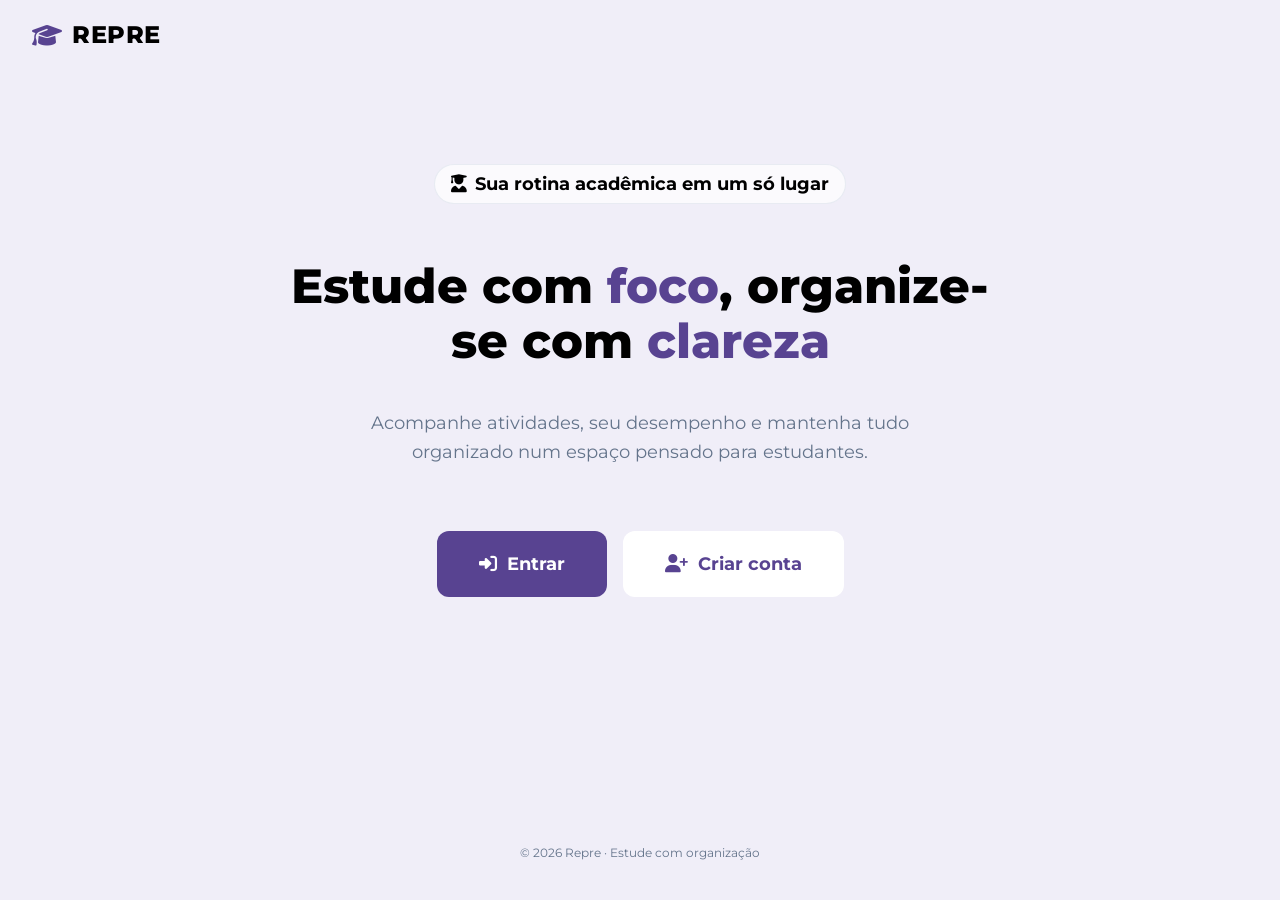
==== FrontendREPRE/index.html @ 4c73b261 "Colocando no GitHub" ====
<!DOCTYPE html>
<html lang="pt-BR">

<head>
    <meta charset="UTF-8">
    <meta name="viewport" content="width=device-width, initial-scale=1.0">
    <title>REPRE</title>
    <link rel="stylesheet" href="index.css">
    <link href="https://fonts.googleapis.com/css2?family=Montserrat:wght@400;500;600;700&display=swap" rel="stylesheet">
    <link rel="stylesheet" href="https://cdnjs.cloudflare.com/ajax/libs/font-awesome/6.7.2/css/all.min.css">
</head>

<body>
    <div class="bg-books" id="bgBooks" aria-hidden="true"></div>

    <header>
        <div class="logo-chapeu">
            <i class="fa-solid fa-graduation-cap" style="color: #584391;"></i>
            REPRE
        </div>
    </header>

    <content>
        <span class="caixinha fade">
            <i class="fa-solid fa-user-graduate"></i>
            Sua rotina acadêmica em um só lugar
        </span>

        <h1 class="fade">
            Estude com <span class="marcacao">foco</span>, organize-se com <span class="marcacao">clareza</span>
        </h1>

        <p class="subtitle fade">
            Acompanhe atividades, seu desempenho e mantenha tudo
            organizado num espaço pensado para estudantes.
        </p>

        <div class="actions fade">
            <a href="login.html" class="btn btn-entrar">
                <i class="fa-solid fa-right-to-bracket"></i>
                Entrar
            </a>
            <a href="cadastro.html" class="btn btn-cadastrar">
                <i class="fa-solid fa-user-plus"></i>
                Criar conta
            </a>
        </div>

    </content>

    <footer>
        © 2026 Repre · Estude com organização
    </footer>

    <script src="funcaolivros.js"></script>
</body>

</html>
---- FrontendREPRE/index.css ----
*,
*::before,
*::after {
    box-sizing: border-box;
    margin: 0;
    padding: 0;
}

body {
    font-family: 'Montserrat', sans-serif;
    background-color: #f0eef8;
}

.bg-books {
    position: fixed;
    inset: 0;
    z-index: 0;
    pointer-events: none;
    overflow: hidden;
}

.book {
    position: absolute;
    top: -60px;
    animation: fall linear infinite;
    will-change: transform;
}

@keyframes fall {
    0% {
        transform: translateY(0) rotate(0deg);
    }

    100% {
        transform: translateY(110vh) rotate(360deg);
    }
}

@keyframes fade-down {
    from {
        opacity: 0;
        transform: translateY(12px);
    }

    to {
        opacity: 1;
        transform: translateY(0);
    }
}

.fade {
    opacity: 0;
    animation: fade-down 0.6s ease both;
}


header {
    position: relative;
    z-index: 10;
    display: flex;
    align-items: center;
    justify-content: space-between;
    padding: 20px 32px;
}

.logo-chapeu {
    display: flex;
    align-items: center;
    gap: 10px;
    font-size: 24px;
    font-weight: 800;
    color: var(--slate-700);
    letter-spacing: 0.02em;
}


content {
    top: 55px;
    position: relative;
    z-index: 10;
    flex: 1;
    display: flex;
    flex-direction: column;
    align-items: center;
    justify-content: center;
    text-align: center;
    padding: 40px 24px;
}

.caixinha {
    display: inline-flex;
    align-items: center;
    gap: 8px;
    font-size: 18px;
    font-weight: 700;
    background: rgba(255, 255, 255, 0.7);
    border: 1px solid rgba(203, 213, 225, 0.4);
    padding: 8px 16px;
    border-radius: 999px;
    margin-bottom: 55px;
    backdrop-filter: blur(4px);
    animation-delay: 0s;
}

h1 {
    font-size: 48px;
    font-weight: 800;
    line-height: 1.15;
    color: var(--slate-700);
    max-width: 720px;
    margin: 0 0 24px 0;
    animation-delay: 0.1s;
}

h1 .marcacao {
    color: #584391;
}

.subtitle {
    margin-top: 16px;
    font-size: 18px;
    color: rgb(100 116 139);
    max-width: 560px;
    line-height: 1.6;
    animation-delay: 0.2s;
    margin-bottom: 32px;
}

.actions {
    margin-top: 32px;
    display: flex;
    gap: 16px;
    animation-delay: 0.3s;
}

.btn {
    display: inline-flex;
    align-items: center;
    gap: 10px;
    font-size: 18px;
    font-weight: 700;
    padding: 22px 42px;
    border-radius: 12px;
    text-decoration: none;
    transition: transform 0.2s ease, box-shadow 0.2s ease, border-color 0.2s ease;
}

.btn-entrar {
    background-color: #584391;
    color: #ffffff;
    border: none;
}

.btn-entrar:hover {
    background-color: #452d7a;
    box-shadow: 0 6px 20px rgba(88, 67, 145, 0.3);
    transform: translateY(-1px);
}

.btn-cadastrar {
    background-color: #fff;
    color: #584391;
    border: none;
}

.btn-cadastrar:hover {
    box-shadow: 0 6px 20px rgba(88, 67, 145, 0.3);
    transform: translateY(-1px);
}

footer {
    position: relative;
    z-index: 10;
    text-align: center;
    padding: 20px 0;
    font-size: 12px;
    color: rgb(100 116 139);
    top: 27vh;
}

@media (max-width: 640px) {
    h1 {
        font-size: 32px;
    }

    .actions {
        flex-direction: column;
        width: 100%;
        max-width: 280px;
    }

    .features {
        gap: 16px;
    }
}
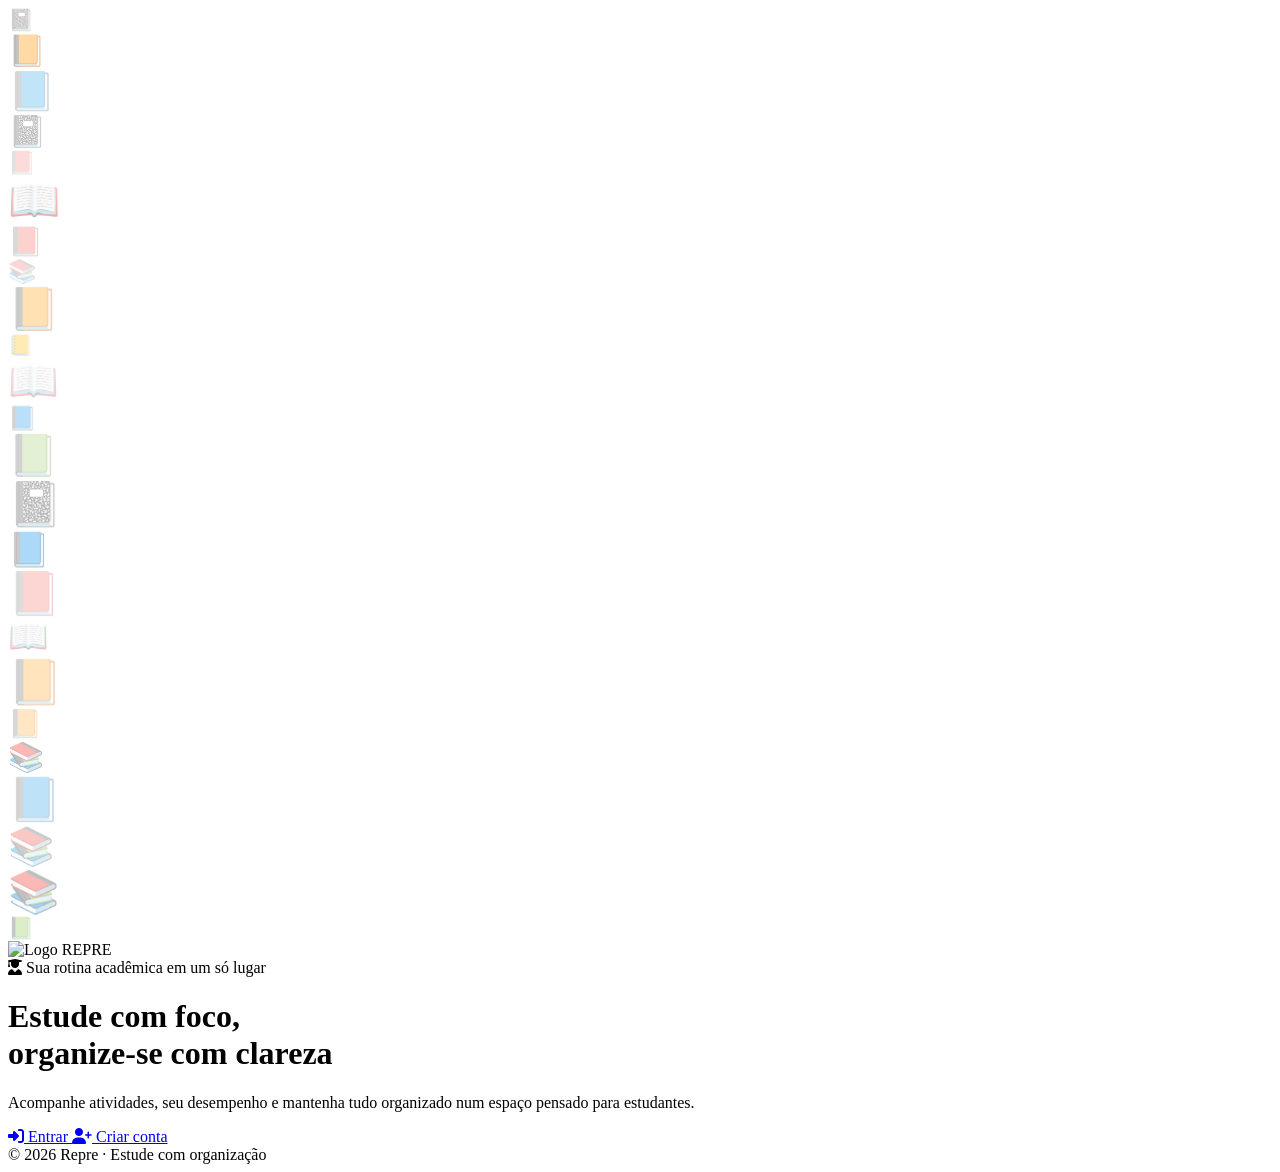
==== commit 685c3731: "Atualiza Models e relacionamentos entre classes" ====
--- a/FrontendREPRE/index.html
+++ b/FrontendREPRE/index.html
@@ -1,58 +1,59 @@
-<!DOCTYPE html>
+<!doctype html>
 <html lang="pt-BR">
+  <head>
+    <meta charset="UTF-8" />
+    <meta name="viewport" content="width=device-width, initial-scale=1.0" />
+    <title>REPRE</title>
+    <link rel="stylesheet" href="Styles/index.css" />
+    <link
+      href="https://fonts.googleapis.com/css2?family=Montserrat:wght@400;500;600;700&display=swap"
+      rel="stylesheet"
+    />
+    <link
+      rel="stylesheet"
+      href="https://cdnjs.cloudflare.com/ajax/libs/font-awesome/6.7.2/css/all.min.css"
+    />
+    <link rel="shortcut icon" href="Images/Logo.png" type="image/x-icon" />
+  </head>
 
-<head>
-    <meta charset="UTF-8">
-    <meta name="viewport" content="width=device-width, initial-scale=1.0">
-    <title>REPRE</title>
-    <link rel="stylesheet" href="index.css">
-    <link href="https://fonts.googleapis.com/css2?family=Montserrat:wght@400;500;600;700&display=swap" rel="stylesheet">
-    <link rel="stylesheet" href="https://cdnjs.cloudflare.com/ajax/libs/font-awesome/6.7.2/css/all.min.css">
-</head>
-
-<body>
+  <body>
     <div class="bg-books" id="bgBooks" aria-hidden="true"></div>
-
     <header>
-        <div class="logo-chapeu">
-            <i class="fa-solid fa-graduation-cap" style="color: #584391;"></i>
-            REPRE
-        </div>
+      <img src="Images/Logo.png" alt="Logo" height="30px" />
+      <!-- <i class="fa-solid fa-graduation-cap" style="color: #584391;"></i> -->
+      REPRE
     </header>
 
-    <content>
-        <span class="caixinha fade">
-            <i class="fa-solid fa-user-graduate"></i>
-            Sua rotina acadêmica em um só lugar
-        </span>
+    <main>
+      <div class="caixinha fade">
+        <i class="fa-solid fa-user-graduate"></i>
+        Sua rotina acadêmica em um só lugar
+      </div>
 
-        <h1 class="fade">
-            Estude com <span class="marcacao">foco</span>, organize-se com <span class="marcacao">clareza</span>
-        </h1>
+      <h1 class="fade">
+        Estude com <span class="marcacao">foco</span>,<br />organize-se com
+        <span class="marcacao">clareza</span>
+      </h1>
 
-        <p class="subtitle fade">
-            Acompanhe atividades, seu desempenho e mantenha tudo
-            organizado num espaço pensado para estudantes.
-        </p>
+      <p class="subtitle fade">
+        Acompanhe atividades, seu desempenho e mantenha tudo organizado num
+        espaço pensado para estudantes.
+      </p>
 
-        <div class="actions fade">
-            <a href="login.html" class="btn btn-entrar">
-                <i class="fa-solid fa-right-to-bracket"></i>
-                Entrar
-            </a>
-            <a href="cadastro.html" class="btn btn-cadastrar">
-                <i class="fa-solid fa-user-plus"></i>
-                Criar conta
-            </a>
-        </div>
+      <div class="actions fade">
+        <a href="login.html" class="btn btn-entrar">
+          <i class="fa-solid fa-right-to-bracket"></i>
+          Entrar
+        </a>
+        <a href="cadastro.html" class="btn btn-cadastrar">
+          <i class="fa-solid fa-user-plus"></i>
+          Criar conta
+        </a>
+      </div>
+    </main>
 
-    </content>
-
-    <footer>
-        © 2026 Repre · Estude com organização
-    </footer>
+    <footer>© 2026 Repre · Estude com organização</footer>
 
     <script src="funcaolivros.js"></script>
-</body>
-
+  </body>
 </html>
